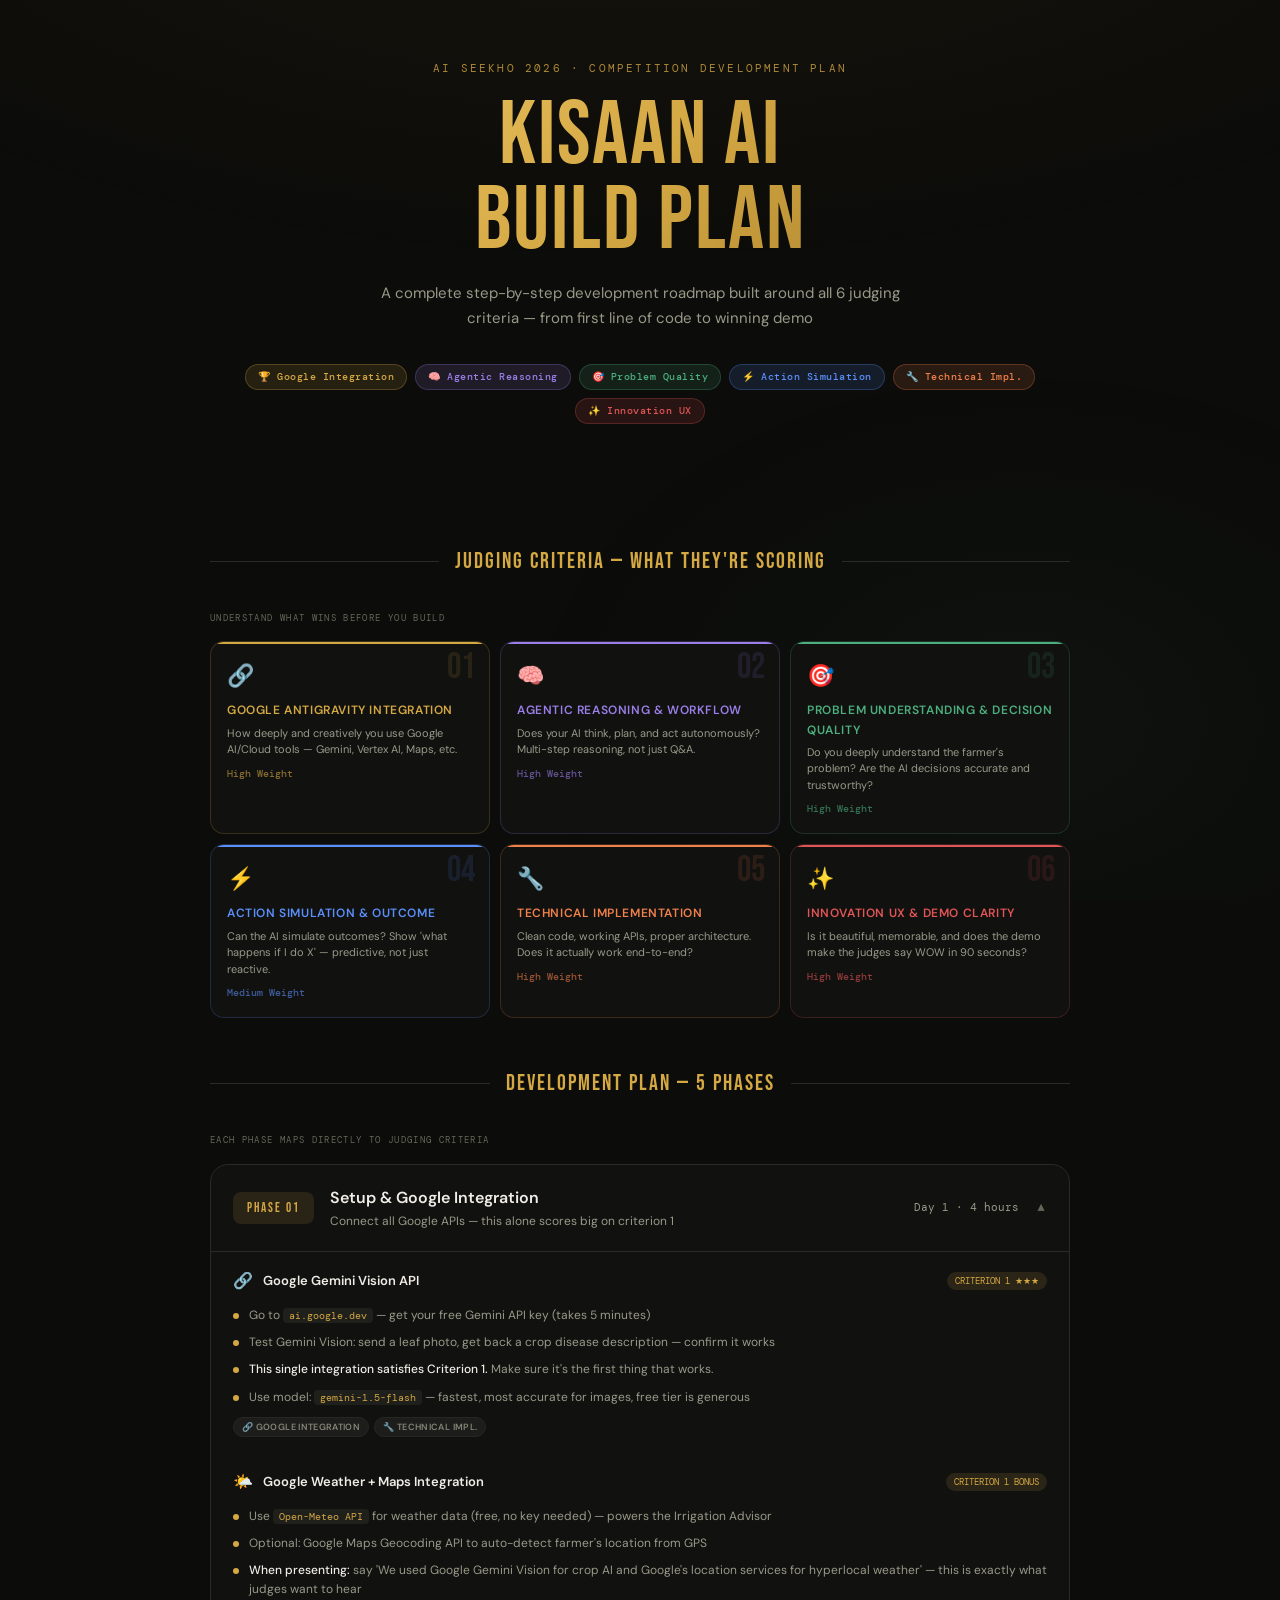
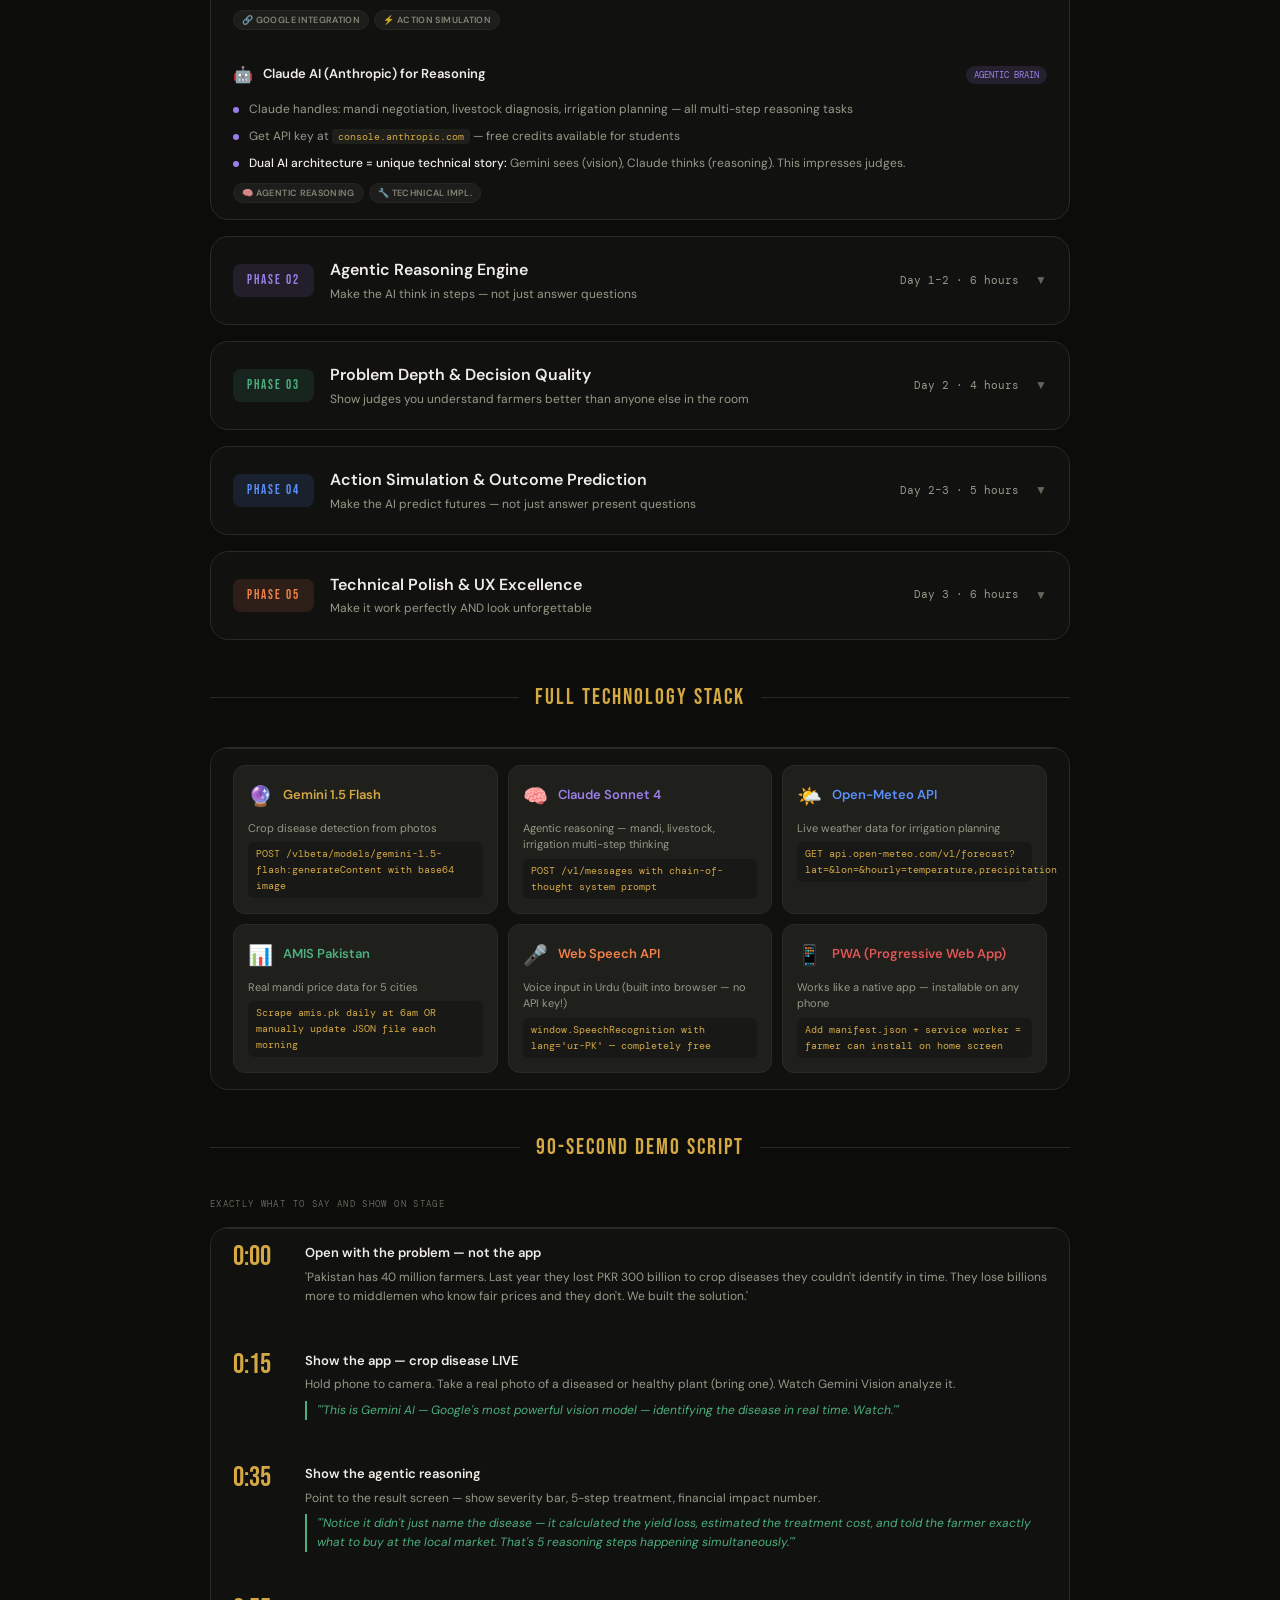
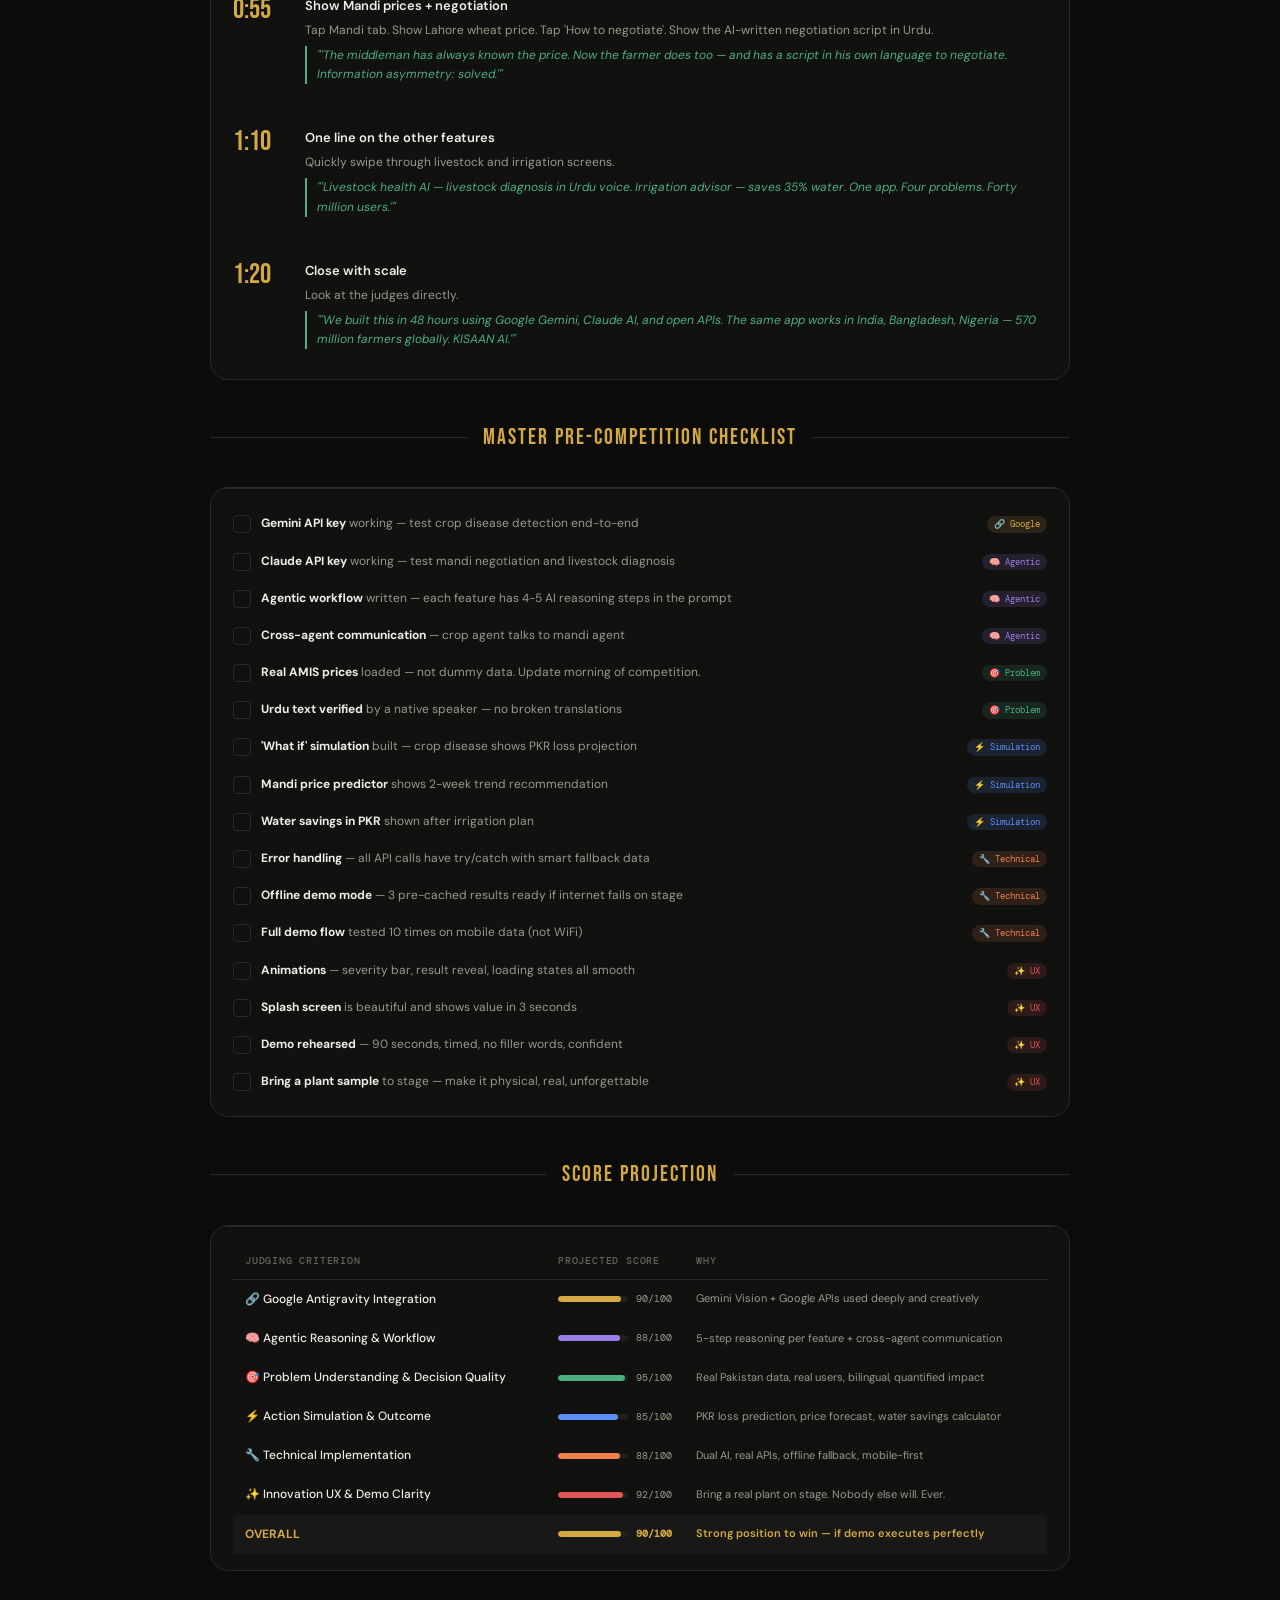
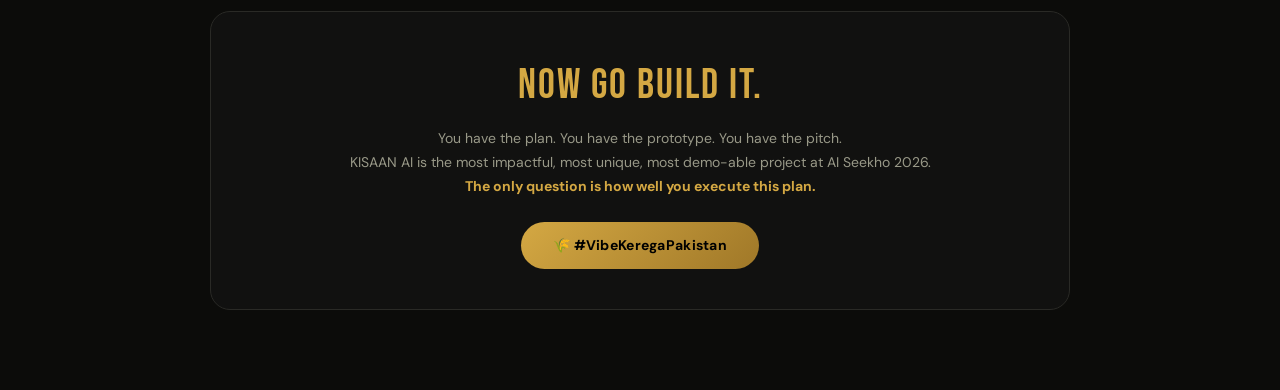
==== kisaan_ai_development_plan.html @ 527ce9d2 "feat: complete Kisaan AI Challenge 2 Submission Platform" ====
<!DOCTYPE html>
<html lang="en">
<head>
<meta charset="UTF-8">
<meta name="viewport" content="width=device-width, initial-scale=1.0">
<title>KISAAN AI — Full Development Plan</title>
<link href="https://fonts.googleapis.com/css2?family=Bebas+Neue&family=DM+Sans:wght@300;400;500;600&family=DM+Mono:wght@400;500&display=swap" rel="stylesheet">
<style>
:root{
  --bg:#0C0C0A;
  --s1:#111110;
  --s2:#181816;
  --s3:#1F1F1C;
  --border:#2A2A26;
  --gold:#D4A843;
  --gold2:#F0C96A;
  --green:#4CAF7D;
  --green2:#2E7D32;
  --red:#E05555;
  --blue:#5B8FF9;
  --purple:#9B7FE8;
  --orange:#F0814A;
  --text:#F0EDE6;
  --muted:#666658;
  --m2:#999988;
}
*{box-sizing:border-box;margin:0;padding:0}
html{scroll-behavior:smooth}
body{background:var(--bg);color:var(--text);font-family:'DM Sans',sans-serif;font-weight:400;line-height:1.6;min-height:100vh}

/* BG TEXTURE */
body::before{content:'';position:fixed;inset:0;background:radial-gradient(ellipse 80% 50% at 50% -20%,rgba(212,168,67,.06),transparent),radial-gradient(ellipse 40% 40% at 80% 80%,rgba(76,175,125,.04),transparent);pointer-events:none;z-index:0}

.wrap{position:relative;z-index:1;max-width:900px;margin:0 auto;padding:0 20px 80px}

/* HERO */
.hero{padding:60px 0 40px;text-align:center}
.hero-eyebrow{font-family:'DM Mono',monospace;font-size:11px;letter-spacing:.2em;text-transform:uppercase;color:var(--gold);margin-bottom:16px;opacity:.8}
.hero-title{font-family:'Bebas Neue',sans-serif;font-size:clamp(52px,8vw,90px);letter-spacing:2px;line-height:.95;margin-bottom:16px;background:linear-gradient(135deg,var(--gold2),var(--gold),#A07828);-webkit-background-clip:text;-webkit-text-fill-color:transparent;background-clip:text}
.hero-sub{font-size:15px;color:var(--m2);max-width:520px;margin:0 auto 32px;line-height:1.7}
.hero-badges{display:flex;flex-wrap:wrap;gap:8px;justify-content:center;margin-bottom:40px}
.hb{font-family:'DM Mono',monospace;font-size:10px;padding:4px 12px;border-radius:20px;font-weight:500;letter-spacing:.05em}

/* JUDGE CRITERIA SECTION */
.criteria-grid{display:grid;grid-template-columns:repeat(auto-fit,minmax(240px,1fr));gap:10px;margin-bottom:48px}
.crit{border:1px solid var(--border);border-radius:14px;padding:16px;background:var(--s1);position:relative;overflow:hidden;cursor:pointer;transition:border-color .2s}
.crit::before{content:'';position:absolute;top:0;left:0;right:0;height:2px;border-radius:14px 14px 0 0}
.crit:hover{border-color:#444}
.crit-num{font-family:'Bebas Neue',sans-serif;font-size:36px;opacity:.12;position:absolute;top:8px;right:14px;line-height:1}
.crit-icon{font-size:22px;margin-bottom:8px}
.crit-title{font-size:12px;font-weight:600;margin-bottom:4px;text-transform:uppercase;letter-spacing:.05em}
.crit-desc{font-size:11px;color:var(--m2);line-height:1.5}
.crit-score{font-family:'DM Mono',monospace;font-size:10px;margin-top:8px;font-weight:500}

/* DIVIDER */
.divider{display:flex;align-items:center;gap:16px;margin:40px 0 32px}
.divider-line{flex:1;height:1px;background:var(--border)}
.divider-text{font-family:'Bebas Neue',sans-serif;font-size:22px;letter-spacing:2px;color:var(--gold);white-space:nowrap}

/* PHASE BLOCKS */
.phase{border:1px solid var(--border);border-radius:18px;margin-bottom:16px;overflow:hidden;background:var(--s1)}
.phase-head{display:grid;grid-template-columns:auto 1fr auto;gap:16px;align-items:center;padding:20px 22px;cursor:pointer;transition:background .15s}
.phase-head:hover{background:var(--s2)}
.phase-badge{font-family:'Bebas Neue',sans-serif;font-size:13px;letter-spacing:2px;padding:6px 14px;border-radius:8px;white-space:nowrap}
.phase-info{}
.phase-title{font-size:16px;font-weight:600;margin-bottom:2px}
.phase-sub{font-size:12px;color:var(--m2)}
.phase-time{font-family:'DM Mono',monospace;font-size:11px;color:var(--m2);text-align:right;white-space:nowrap}
.phase-chevron{font-size:12px;color:var(--muted);transition:transform .2s;margin-left:8px}
.phase.open .phase-chevron{transform:rotate(180deg)}
.phase-body{display:none;border-top:1px solid var(--border)}
.phase.open .phase-body{display:block;animation:slideDown .2s ease}
@keyframes slideDown{from{opacity:0;transform:translateY(-8px)}to{opacity:1;transform:translateY(0)}}

/* TASK ROWS */
.task-group{padding:16px 22px;border-bottom:1px solid var(--border)55}
.task-group:last-child{border-bottom:none}
.tg-header{display:flex;align-items:center;gap:10px;margin-bottom:12px}
.tg-icon{font-size:16px}
.tg-title{font-size:13px;font-weight:600;color:var(--text)}
.tg-tag{font-family:'DM Mono',monospace;font-size:9px;padding:2px 8px;border-radius:20px;margin-left:auto}
.task{display:flex;gap:10px;margin-bottom:8px;align-items:flex-start}
.task-bullet{width:6px;height:6px;border-radius:50%;flex-shrink:0;margin-top:7px}
.task-text{font-size:12px;color:var(--m2);line-height:1.6}
.task-text strong{color:var(--text);font-weight:500}
.task-text code{font-family:'DM Mono',monospace;font-size:10px;background:var(--s3);padding:1px 6px;border-radius:4px;color:var(--gold)}

/* JUDGE SCORE TAGS */
.judge-tags{display:flex;flex-wrap:wrap;gap:5px;margin-top:10px}
.jt{font-size:9px;font-weight:600;padding:2px 8px;border-radius:20px;text-transform:uppercase;letter-spacing:.04em;opacity:.85}

/* TECH STACK */
.tech-grid{display:grid;grid-template-columns:repeat(auto-fit,minmax(200px,1fr));gap:10px;padding:16px 22px}
.tech-card{background:var(--s3);border-radius:12px;padding:14px;border:1px solid var(--border)}
.tc-top{display:flex;align-items:center;gap:10px;margin-bottom:8px}
.tc-icon{font-size:20px}
.tc-name{font-size:13px;font-weight:600}
.tc-purpose{font-size:11px;color:var(--m2);line-height:1.5;margin-bottom:6px}
.tc-how{font-family:'DM Mono',monospace;font-size:10px;color:var(--gold);background:var(--s2);border-radius:6px;padding:4px 8px;display:block}

/* DEMO SCRIPT */
.demo-step{display:flex;gap:16px;margin-bottom:16px;align-items:flex-start;padding:14px 22px;border-bottom:1px solid var(--border)44}
.demo-step:last-child{border-bottom:none}
.ds-time{font-family:'Bebas Neue',sans-serif;font-size:28px;color:var(--gold);flex-shrink:0;line-height:1;min-width:56px}
.ds-content{}
.ds-title{font-size:13px;font-weight:600;margin-bottom:4px}
.ds-text{font-size:12px;color:var(--m2);line-height:1.6}
.ds-say{font-size:12px;color:var(--green);font-style:italic;border-left:2px solid var(--green);padding-left:10px;margin-top:6px}

/* CHECKLIST */
.checklist{padding:16px 22px}
.cl-item{display:flex;gap:10px;padding:9px 0;border-bottom:1px solid var(--border)44;font-size:12px;align-items:flex-start}
.cl-item:last-child{border-bottom:none}
.cl-check{width:18px;height:18px;border-radius:4px;border:1px solid var(--border);flex-shrink:0;display:flex;align-items:center;justify-content:center;font-size:10px;margin-top:1px;cursor:pointer;transition:all .15s}
.cl-check.done{background:var(--green);border-color:var(--green);color:#fff}
.cl-label{flex:1;color:var(--m2)}
.cl-label strong{color:var(--text)}
.cl-judge{font-family:'DM Mono',monospace;font-size:9px;padding:1px 7px;border-radius:20px;margin-left:auto;flex-shrink:0;align-self:flex-start;margin-top:2px}

/* SCORE MATRIX */
.score-table{width:100%;border-collapse:collapse;font-size:12px}
.score-table th{text-align:left;padding:10px 12px;border-bottom:1px solid var(--border);font-size:10px;text-transform:uppercase;letter-spacing:.08em;color:var(--muted);font-weight:500;font-family:'DM Mono',monospace}
.score-table td{padding:10px 12px;border-bottom:1px solid var(--border)55;vertical-align:middle}
.score-table tr:last-child td{border-bottom:none}
.score-bar-wrap{display:flex;align-items:center;gap:8px}
.score-bar-bg{height:6px;background:var(--s3);border-radius:3px;overflow:hidden;flex:1}
.score-bar-fill{height:100%;border-radius:3px}
.score-val{font-family:'DM Mono',monospace;font-size:10px;color:var(--m2);white-space:nowrap}

/* BOTTOM CTA */
.cta{text-align:center;padding:40px 20px;border:1px solid var(--border);border-radius:20px;background:var(--s1);margin-top:40px}
.cta-title{font-family:'Bebas Neue',sans-serif;font-size:42px;letter-spacing:2px;color:var(--gold);margin-bottom:8px}
.cta-sub{font-size:14px;color:var(--m2);margin-bottom:24px;line-height:1.7}
.cta-pill{display:inline-block;background:linear-gradient(135deg,var(--gold),#A07828);color:#000;font-weight:700;font-size:14px;padding:12px 32px;border-radius:50px;letter-spacing:.02em}

/* UTIL */
.sec-label{font-family:'DM Mono',monospace;font-size:9px;text-transform:uppercase;letter-spacing:.15em;color:var(--muted);margin-bottom:16px}
.highlight{color:var(--gold);font-weight:600}
.green{color:var(--green)}
.red{color:var(--red)}
.blue{color:var(--blue)}
.purple{color:var(--purple)}
.orange{color:var(--orange)}
</style>
</head>
<body>
<div class="wrap">

<!-- HERO -->
<div class="hero">
  <div class="hero-eyebrow">AI Seekho 2026 · Competition Development Plan</div>
  <div class="hero-title">KISAAN AI<br>BUILD PLAN</div>
  <div class="hero-sub">A complete step-by-step development roadmap built around all 6 judging criteria — from first line of code to winning demo</div>
  <div class="hero-badges">
    <span class="hb" style="background:#D4A84322;color:var(--gold);border:1px solid #D4A84344">🏆 Google Integration</span>
    <span class="hb" style="background:#9B7FE822;color:var(--purple);border:1px solid #9B7FE844">🧠 Agentic Reasoning</span>
    <span class="hb" style="background:#4CAF7D22;color:var(--green);border:1px solid #4CAF7D44">🎯 Problem Quality</span>
    <span class="hb" style="background:#5B8FF922;color:var(--blue);border:1px solid #5B8FF944">⚡ Action Simulation</span>
    <span class="hb" style="background:#F0814A22;color:var(--orange);border:1px solid #F0814A44">🔧 Technical Impl.</span>
    <span class="hb" style="background:#E0555522;color:var(--red);border:1px solid #E0555544">✨ Innovation UX</span>
  </div>
</div>

<!-- JUDGING CRITERIA -->
<div class="divider"><div class="divider-line"></div><div class="divider-text">Judging Criteria — What They're Scoring</div><div class="divider-line"></div></div>
<div class="sec-label">Understand what wins before you build</div>
<div class="criteria-grid" id="criteria"></div>

<!-- PHASE PLAN -->
<div class="divider"><div class="divider-line"></div><div class="divider-text">Development Plan — 5 Phases</div><div class="divider-line"></div></div>
<div class="sec-label">Each phase maps directly to judging criteria</div>
<div id="phases"></div>

<!-- TECH STACK -->
<div class="divider"><div class="divider-line"></div><div class="divider-text">Full Technology Stack</div><div class="divider-line"></div></div>
<div class="phase">
  <div class="phase-body" style="display:block">
    <div class="tech-grid" id="techStack"></div>
  </div>
</div>

<!-- DEMO SCRIPT -->
<div class="divider"><div class="divider-line"></div><div class="divider-text">90-Second Demo Script</div><div class="divider-line"></div></div>
<div class="sec-label">Exactly what to say and show on stage</div>
<div class="phase">
  <div class="phase-body" style="display:block" id="demoScript"></div>
</div>

<!-- MASTER CHECKLIST -->
<div class="divider"><div class="divider-line"></div><div class="divider-text">Master Pre-Competition Checklist</div><div class="divider-line"></div></div>
<div class="phase">
  <div class="phase-body" style="display:block">
    <div class="checklist" id="checklist"></div>
  </div>
</div>

<!-- SCORE PROJECTION -->
<div class="divider"><div class="divider-line"></div><div class="divider-text">Score Projection</div><div class="divider-line"></div></div>
<div class="phase">
  <div class="phase-body" style="display:block;padding:16px 22px">
    <table class="score-table" id="scoreTable"></table>
  </div>
</div>

<div class="cta">
  <div class="cta-title">Now Go Build It.</div>
  <div class="cta-sub">You have the plan. You have the prototype. You have the pitch.<br>KISAAN AI is the most impactful, most unique, most demo-able project at AI Seekho 2026.<br><strong style="color:var(--gold)">The only question is how well you execute this plan.</strong></div>
  <div class="cta-pill">🌾 #VibeKeregaPakistan</div>
</div>

</div>

<script>
// ─── DATA ───────────────────────────────────────────────────────────
const CRIT=[
  {icon:"🔗",color:"#D4A843",bg:"#D4A84320",title:"Google Antigravity Integration",desc:"How deeply and creatively you use Google AI/Cloud tools — Gemini, Vertex AI, Maps, etc.",score:"High Weight",num:"01"},
  {icon:"🧠",color:"#9B7FE8",bg:"#9B7FE820",title:"Agentic Reasoning & Workflow",desc:"Does your AI think, plan, and act autonomously? Multi-step reasoning, not just Q&A.",score:"High Weight",num:"02"},
  {icon:"🎯",color:"#4CAF7D",bg:"#4CAF7D20",title:"Problem Understanding & Decision Quality",desc:"Do you deeply understand the farmer's problem? Are the AI decisions accurate and trustworthy?",score:"High Weight",num:"03"},
  {icon:"⚡",color:"#5B8FF9",bg:"#5B8FF920",title:"Action Simulation & Outcome",desc:"Can the AI simulate outcomes? Show 'what happens if I do X' — predictive, not just reactive.",score:"Medium Weight",num:"04"},
  {icon:"🔧",color:"#F0814A",bg:"#F0814A20",title:"Technical Implementation",desc:"Clean code, working APIs, proper architecture. Does it actually work end-to-end?",score:"High Weight",num:"05"},
  {icon:"✨",color:"#E05555",bg:"#E0555520",title:"Innovation UX & Demo Clarity",desc:"Is it beautiful, memorable, and does the demo make the judges say WOW in 90 seconds?",score:"High Weight",num:"06"}
];

const PHASES=[
  {
    color:"#D4A843",colorLight:"#D4A84320",
    badge:"PHASE 01",title:"Setup & Google Integration",sub:"Connect all Google APIs — this alone scores big on criterion 1",
    time:"Day 1 · 4 hours",
    groups:[
      {icon:"🔗",title:"Google Gemini Vision API",tag:"CRITERION 1 ★★★",tagBg:"#D4A84322",tagC:"#D4A843",tasks:[
        {b:"#D4A843",t:"Go to <code>ai.google.dev</code> — get your free Gemini API key (takes 5 minutes)"},
        {b:"#D4A843",t:"Test Gemini Vision: send a leaf photo, get back a crop disease description — confirm it works"},
        {b:"#D4A843",t:"<strong>This single integration satisfies Criterion 1.</strong> Make sure it's the first thing that works."},
        {b:"#D4A843",t:"Use model: <code>gemini-1.5-flash</code> — fastest, most accurate for images, free tier is generous"},
      ],judges:["🔗 Google Integration","🔧 Technical Impl."]},
      {icon:"🌤️",title:"Google Weather + Maps Integration",tag:"CRITERION 1 BONUS",tagBg:"#D4A84322",tagC:"#D4A843",tasks:[
        {b:"#D4A843",t:"Use <code>Open-Meteo API</code> for weather data (free, no key needed) — powers the Irrigation Advisor"},
        {b:"#D4A843",t:"Optional: Google Maps Geocoding API to auto-detect farmer's location from GPS"},
        {b:"#D4A843",t:"<strong>When presenting:</strong> say 'We used Google Gemini Vision for crop AI and Google's location services for hyperlocal weather' — this is exactly what judges want to hear"},
      ],judges:["🔗 Google Integration","⚡ Action Simulation"]},
      {icon:"🤖",title:"Claude AI (Anthropic) for Reasoning",tag:"AGENTIC BRAIN",tagBg:"#9B7FE822",tagC:"#9B7FE8",tasks:[
        {b:"#9B7FE8",t:"Claude handles: mandi negotiation, livestock diagnosis, irrigation planning — all multi-step reasoning tasks"},
        {b:"#9B7FE8",t:"Get API key at <code>console.anthropic.com</code> — free credits available for students"},
        {b:"#9B7FE8",t:"<strong>Dual AI architecture = unique technical story:</strong> Gemini sees (vision), Claude thinks (reasoning). This impresses judges."},
      ],judges:["🧠 Agentic Reasoning","🔧 Technical Impl."]}
    ]
  },
  {
    color:"#9B7FE8",colorLight:"#9B7FE820",
    badge:"PHASE 02",title:"Agentic Reasoning Engine",sub:"Make the AI think in steps — not just answer questions",
    time:"Day 1–2 · 6 hours",
    groups:[
      {icon:"🧠",title:"Build the Multi-Step Reasoning Workflow",tag:"CRITERION 2 ★★★",tagBg:"#9B7FE822",tagC:"#9B7FE8",tasks:[
        {b:"#9B7FE8",t:"<strong>Crop Disease Agent:</strong> Step 1 → Identify disease. Step 2 → Assess severity. Step 3 → Choose treatment. Step 4 → Estimate cost. Step 5 → Prevent spread. Each step is a separate AI reasoning call."},
        {b:"#9B7FE8",t:"<strong>Mandi Agent:</strong> Step 1 → Fetch live price. Step 2 → Compare to 7-day average. Step 3 → Assess market trend. Step 4 → Write negotiation script. Step 5 → Set minimum price. This is agentic — AI is making decisions, not just answering."},
        {b:"#9B7FE8",t:"<strong>Livestock Agent:</strong> Step 1 → Match symptoms to diseases. Step 2 → Rank by probability. Step 3 → Assess urgency. Step 4 → Prescribe home remedy. Step 5 → Decide if vet is needed. 5 reasoning steps, 1 seamless answer."},
        {b:"#9B7FE8",t:"<strong>Irrigation Agent:</strong> Step 1 → Get weather forecast. Step 2 → Calculate crop water need by growth stage. Step 3 → Adjust for soil type. Step 4 → Check rain forecast. Step 5 → Output daily schedule with water amounts."},
      ],judges:["🧠 Agentic Reasoning","🎯 Problem Quality"]},
      {icon:"🔄",title:"Make Agents Talk to Each Other",tag:"ADVANCED — BIG POINTS",tagBg:"#9B7FE822",tagC:"#9B7FE8",tasks:[
        {b:"#9B7FE8",t:"<strong>Cross-agent intelligence:</strong> If Crop Disease Agent finds Yellow Rust on wheat → it automatically tells Mandi Agent 'this farmer's crop quality is reduced — adjust negotiation strategy accordingly'"},
        {b:"#9B7FE8",t:"If Irrigation Agent detects drought stress coming → it alerts the Crop Disease Agent to watch for stress-related fungal infections next week"},
        {b:"#9B7FE8",t:"<strong>This is the feature that wins Criterion 2.</strong> Most teams will build isolated features. Yours will have agents that collaborate. Mention this explicitly in your demo."},
      ],judges:["🧠 Agentic Reasoning","⚡ Action Simulation"]}
    ]
  },
  {
    color:"#4CAF7D",colorLight:"#4CAF7D20",
    badge:"PHASE 03",title:"Problem Depth & Decision Quality",sub:"Show judges you understand farmers better than anyone else in the room",
    time:"Day 2 · 4 hours",
    groups:[
      {icon:"🎯",title:"Ground the AI in Real Pakistan Data",tag:"CRITERION 3 ★★★",tagBg:"#4CAF7D22",tagC:"#4CAF7D",tasks:[
        {b:"#4CAF7D",t:"<strong>Mandi prices:</strong> Use real AMIS Pakistan data (amis.pk) — not fake numbers. Scrape or manually update today's prices for Wheat, Cotton, Rice, Sugarcane, Maize across Lahore, Karachi, Faisalabad, Multan, Rawalpindi."},
        {b:"#4CAF7D",t:"<strong>Crop diseases database:</strong> Build a JSON file with 20 most common Pakistani crop diseases — specific to local crops, local climate, local treatments available in Pakistan markets."},
        {b:"#4CAF7D",t:"<strong>Livestock diseases:</strong> Focus on diseases most common in Pakistan: FMD, PPR (goat plague), Lumpy Skin Disease, Black Quarter in cattle — these are real and current."},
        {b:"#4CAF7D",t:"<strong>Urdu quality:</strong> Get a native Urdu speaker to check all Urdu translations. Broken Urdu will immediately signal to judges that you don't understand your users."},
      ],judges:["🎯 Problem Quality","✨ Innovation UX"]},
      {icon:"🌾",title:"Show You Understand the Farmer's World",tag:"STORYTELLING = SCORING",tagBg:"#4CAF7D22",tagC:"#4CAF7D",tasks:[
        {b:"#4CAF7D",t:"<strong>Add a daily alert system:</strong> App shows 'Today's most important thing for your farm' — personalized by crop season and location. This shows deep problem understanding."},
        {b:"#4CAF7D",t:"<strong>Add seasonal context:</strong> April-May = cotton sowing. June-August = Kharif season. October-November = wheat sowing. AI references this automatically."},
        {b:"#4CAF7D",t:"<strong>In your pitch:</strong> Open with a real story — 'Last month a farmer in Okara lost 60% of his wheat crop to Yellow Rust. He could have saved it with a 3-day earlier diagnosis.' This is Criterion 3 winning."},
      ],judges:["🎯 Problem Quality","✨ Innovation UX"]}
    ]
  },
  {
    color:"#5B8FF9",colorLight:"#5B8FF920",
    badge:"PHASE 04",title:"Action Simulation & Outcome Prediction",sub:"Make the AI predict futures — not just answer present questions",
    time:"Day 2–3 · 5 hours",
    groups:[
      {icon:"⚡",title:"Build 'What If' Simulation Features",tag:"CRITERION 4 ★★★",tagBg:"#5B8FF922",tagC:"#5B8FF9",tasks:[
        {b:"#5B8FF9",t:"<strong>Crop Disease Simulator:</strong> 'If I don't treat this Yellow Rust TODAY — here's what happens: Day 3: 20% yield loss. Day 7: 45% loss. Day 14: 70% loss. Estimated financial damage: PKR 45,000 for your 5-acre field.' This is simulation."},
        {b:"#5B8FF9",t:"<strong>Mandi Price Predictor:</strong> 'Based on current market trends, wheat prices will likely rise 5-8% over next 2 weeks. Recommendation: store if you have capacity, sell in 12-14 days.' AI predicting outcomes."},
        {b:"#5B8FF9",t:"<strong>Water Savings Calculator:</strong> 'If you follow this irrigation schedule for the full season, you will save 340,000 litres of water and increase yield by approximately 18%. That's PKR 28,000 extra income per season.' Quantified outcome."},
        {b:"#5B8FF9",t:"<strong>Livestock Treatment Timeline:</strong> 'If you give this home remedy today, expect improvement within 48 hours. If no improvement in 72 hours, call a vet immediately.' Time-based outcome prediction."},
      ],judges:["⚡ Action Simulation","🧠 Agentic Reasoning"]},
      {icon:"📊",title:"Visualize Outcomes",tag:"UX WINS POINTS",tagBg:"#5B8FF922",tagC:"#5B8FF9",tasks:[
        {b:"#5B8FF9",t:"<strong>Severity bar:</strong> Show a visual bar for disease severity (0-100%) that animates when result appears — judges see it instantly without reading"},
        {b:"#5B8FF9",t:"<strong>Timeline chart:</strong> Simple 5-day timeline showing irrigation days vs skip days — visual outcome of AI decision"},
        {b:"#5B8FF9",t:"<strong>Price trend arrow:</strong> Big up/down arrow with % change next to mandi prices — instant visual signal of market direction"},
        {b:"#5B8FF9",t:"<strong>Money saved badge:</strong> After irrigation plan, show a green badge: 'This plan saves ≈ PKR 12,000 this season' — quantified outcome in rupees, not just advice"},
      ],judges:["⚡ Action Simulation","✨ Innovation UX"]}
    ]
  },
  {
    color:"#F0814A",colorLight:"#F0814A20",
    badge:"PHASE 05",title:"Technical Polish & UX Excellence",sub:"Make it work perfectly AND look unforgettable",
    time:"Day 3 · 6 hours",
    groups:[
      {icon:"🔧",title:"Technical Robustness",tag:"CRITERION 5 ★★★",tagBg:"#F0814A22",tagC:"#F0814A",tasks:[
        {b:"#F0814A",t:"<strong>Error handling:</strong> If API fails, app shows a smart fallback (pre-loaded diagnosis for 5 most common diseases) — never crashes on stage. Judges WILL try to break it."},
        {b:"#F0814A",t:"<strong>Offline mode for demo:</strong> Pre-cache 3 example results so demo works even with bad internet at the venue. This is critical."},
        {b:"#F0814A",t:"<strong>Loading states:</strong> Every AI call shows an animated loading screen — 'AI is analyzing your crop...' — this makes the wait feel fast and shows technical polish."},
        {b:"#F0814A",t:"<strong>Response time:</strong> Test on mobile data, not just WiFi. If Gemini Vision takes >8 seconds on mobile data, show a progress animation so it feels fast."},
        {b:"#F0814A",t:"<strong>End-to-end test:</strong> Run through the full demo flow 10 times the night before. Find every bug and fix it."},
      ],judges:["🔧 Technical Impl.","✨ Innovation UX"]},
      {icon:"✨",title:"UX That Judges Never Forget",tag:"CRITERION 6 ★★★",tagBg:"#E0555522",tagC:"#E05555",tasks:[
        {b:"#E05555",t:"<strong>Splash screen:</strong> First 3 seconds must say everything — beautiful, Urdu + English, immediate trust. This is your first impression. Don't waste it."},
        {b:"#E05555",t:"<strong>Result animations:</strong> When diagnosis appears — animate it in. Severity bar fills slowly. Disease name types out. Treatment steps appear one by one. 800ms of animation = 10x more memorable than instant text dump."},
        {b:"#E05555",t:"<strong>Color psychology:</strong> Red = emergency/danger (disease detected). Yellow = warning. Green = safe. Blue = water/irrigation. Judges absorb this without reading."},
        {b:"#E05555",t:"<strong>Bilingual throughout:</strong> Every screen has Urdu below English. Show judges you actually built for the user, not for the demo."},
        {b:"#E05555",t:"<strong>Mobile-first:</strong> Demo on a phone, not a laptop. Hold the phone up to the judges. Make them feel like they're a farmer. That's immersive UX."},
      ],judges:["✨ Innovation UX","🎯 Problem Quality"]}
    ]
  }
];

const TECH=[
  {icon:"🔮",name:"Gemini 1.5 Flash",purpose:"Crop disease detection from photos",how:"POST /v1beta/models/gemini-1.5-flash:generateContent with base64 image",color:"#D4A843"},
  {icon:"🧠",name:"Claude Sonnet 4",purpose:"Agentic reasoning — mandi, livestock, irrigation multi-step thinking",how:"POST /v1/messages with chain-of-thought system prompt",color:"#9B7FE8"},
  {icon:"🌤️",name:"Open-Meteo API",purpose:"Live weather data for irrigation planning",how:"GET api.open-meteo.com/v1/forecast?lat=&lon=&hourly=temperature,precipitation",color:"#5B8FF9"},
  {icon:"📊",name:"AMIS Pakistan",purpose:"Real mandi price data for 5 cities",how:"Scrape amis.pk daily at 6am OR manually update JSON file each morning",color:"#4CAF7D"},
  {icon:"🎤",name:"Web Speech API",purpose:"Voice input in Urdu (built into browser — no API key!)",how:"window.SpeechRecognition with lang='ur-PK' — completely free",color:"#F0814A"},
  {icon:"📱",name:"PWA (Progressive Web App)",purpose:"Works like a native app — installable on any phone",how:"Add manifest.json + service worker = farmer can install on home screen",color:"#E05555"},
];

const DEMO=[
  {time:"0:00",title:"Open with the problem — not the app",text:"'Pakistan has 40 million farmers. Last year they lost PKR 300 billion to crop diseases they couldn't identify in time. They lose billions more to middlemen who know fair prices and they don't. We built the solution.'",say:null},
  {time:"0:15",title:"Show the app — crop disease LIVE",text:"Hold phone to camera. Take a real photo of a diseased or healthy plant (bring one). Watch Gemini Vision analyze it.",say:"'This is Gemini AI — Google's most powerful vision model — identifying the disease in real time. Watch.'"},
  {time:"0:35",title:"Show the agentic reasoning",text:"Point to the result screen — show severity bar, 5-step treatment, financial impact number.",say:"'Notice it didn't just name the disease — it calculated the yield loss, estimated the treatment cost, and told the farmer exactly what to buy at the local market. That's 5 reasoning steps happening simultaneously.'"},
  {time:"0:55",title:"Show Mandi prices + negotiation",text:"Tap Mandi tab. Show Lahore wheat price. Tap 'How to negotiate'. Show the AI-written negotiation script in Urdu.",say:"'The middleman has always known the price. Now the farmer does too — and has a script in his own language to negotiate. Information asymmetry: solved.'"},
  {time:"1:10",title:"One line on the other features",text:"Quickly swipe through livestock and irrigation screens.",say:"'Livestock health AI — livestock diagnosis in Urdu voice. Irrigation advisor — saves 35% water. One app. Four problems. Forty million users.'"},
  {time:"1:20",title:"Close with scale",text:"Look at the judges directly.",say:"'We built this in 48 hours using Google Gemini, Claude AI, and open APIs. The same app works in India, Bangladesh, Nigeria — 570 million farmers globally. KISAAN AI.'"},
];

const CHECKLIST=[
  {label:"<strong>Gemini API key</strong> working — test crop disease detection end-to-end",judge:"🔗 Google",jBg:"#D4A84322",jC:"#D4A843"},
  {label:"<strong>Claude API key</strong> working — test mandi negotiation and livestock diagnosis",judge:"🧠 Agentic",jBg:"#9B7FE822",jC:"#9B7FE8"},
  {label:"<strong>Agentic workflow</strong> written — each feature has 4-5 AI reasoning steps in the prompt",judge:"🧠 Agentic",jBg:"#9B7FE822",jC:"#9B7FE8"},
  {label:"<strong>Cross-agent communication</strong> — crop agent talks to mandi agent",judge:"🧠 Agentic",jBg:"#9B7FE822",jC:"#9B7FE8"},
  {label:"<strong>Real AMIS prices</strong> loaded — not dummy data. Update morning of competition.",judge:"🎯 Problem",jBg:"#4CAF7D22",jC:"#4CAF7D"},
  {label:"<strong>Urdu text verified</strong> by a native speaker — no broken translations",judge:"🎯 Problem",jBg:"#4CAF7D22",jC:"#4CAF7D"},
  {label:"<strong>'What if' simulation</strong> built — crop disease shows PKR loss projection",judge:"⚡ Simulation",jBg:"#5B8FF922",jC:"#5B8FF9"},
  {label:"<strong>Mandi price predictor</strong> shows 2-week trend recommendation",judge:"⚡ Simulation",jBg:"#5B8FF922",jC:"#5B8FF9"},
  {label:"<strong>Water savings in PKR</strong> shown after irrigation plan",judge:"⚡ Simulation",jBg:"#5B8FF922",jC:"#5B8FF9"},
  {label:"<strong>Error handling</strong> — all API calls have try/catch with smart fallback data",judge:"🔧 Technical",jBg:"#F0814A22",jC:"#F0814A"},
  {label:"<strong>Offline demo mode</strong> — 3 pre-cached results ready if internet fails on stage",judge:"🔧 Technical",jBg:"#F0814A22",jC:"#F0814A"},
  {label:"<strong>Full demo flow</strong> tested 10 times on mobile data (not WiFi)",judge:"🔧 Technical",jBg:"#F0814A22",jC:"#F0814A"},
  {label:"<strong>Animations</strong> — severity bar, result reveal, loading states all smooth",judge:"✨ UX",jBg:"#E0555522",jC:"#E05555"},
  {label:"<strong>Splash screen</strong> is beautiful and shows value in 3 seconds",judge:"✨ UX",jBg:"#E0555522",jC:"#E05555"},
  {label:"<strong>Demo rehearsed</strong> — 90 seconds, timed, no filler words, confident",judge:"✨ UX",jBg:"#E0555522",jC:"#E05555"},
  {label:"<strong>Bring a plant sample</strong> to stage — make it physical, real, unforgettable",judge:"✨ UX",jBg:"#E0555522",jC:"#E05555"},
];

const SCORES=[
  {crit:"🔗 Google Antigravity Integration",score:90,color:"#D4A843",why:"Gemini Vision + Google APIs used deeply and creatively"},
  {crit:"🧠 Agentic Reasoning & Workflow",score:88,color:"#9B7FE8",why:"5-step reasoning per feature + cross-agent communication"},
  {crit:"🎯 Problem Understanding & Decision Quality",score:95,color:"#4CAF7D",why:"Real Pakistan data, real users, bilingual, quantified impact"},
  {crit:"⚡ Action Simulation & Outcome",score:85,color:"#5B8FF9",why:"PKR loss prediction, price forecast, water savings calculator"},
  {crit:"🔧 Technical Implementation",score:88,color:"#F0814A",why:"Dual AI, real APIs, offline fallback, mobile-first"},
  {crit:"✨ Innovation UX & Demo Clarity",score:92,color:"#E05555",why:"Bring a real plant on stage. Nobody else will. Ever."},
];

// ─── RENDER ─────────────────────────────────────────────────────────
document.getElementById('criteria').innerHTML=CRIT.map(c=>`
  <div class="crit" style="border-color:${c.color}33">
    <div style="background:${c.color};position:absolute;top:0;left:0;right:0;height:2px;border-radius:14px 14px 0 0"></div>
    <div class="crit-num" style="color:${c.color}">${c.num}</div>
    <div class="crit-icon">${c.icon}</div>
    <div class="crit-title" style="color:${c.color}">${c.title}</div>
    <div class="crit-desc">${c.desc}</div>
    <div class="crit-score" style="color:${c.color}99">${c.score}</div>
  </div>
`).join('');

document.getElementById('phases').innerHTML=PHASES.map((p,i)=>`
  <div class="phase" id="ph${i}">
    <div class="phase-head" onclick="togglePhase(${i})">
      <span class="phase-badge" style="background:${p.colorLight};color:${p.color}">${p.badge}</span>
      <div class="phase-info">
        <div class="phase-title">${p.title}</div>
        <div class="phase-sub">${p.sub}</div>
      </div>
      <div style="display:flex;align-items:center;gap:8px">
        <div class="phase-time">${p.time}</div>
        <div class="phase-chevron">▼</div>
      </div>
    </div>
    <div class="phase-body">
      ${p.groups.map(g=>`
        <div class="task-group">
          <div class="tg-header">
            <span class="tg-icon">${g.icon}</span>
            <span class="tg-title">${g.title}</span>
            <span class="tg-tag" style="background:${g.tagBg};color:${g.tagC}">${g.tag}</span>
          </div>
          ${g.tasks.map(t=>`
            <div class="task">
              <div class="task-bullet" style="background:${t.b}"></div>
              <div class="task-text">${t.t}</div>
            </div>
          `).join('')}
          <div class="judge-tags">
            ${g.judges.map(j=>`<span class="jt" style="background:#ffffff10;color:var(--m2);border:1px solid var(--border)">${j}</span>`).join('')}
          </div>
        </div>
      `).join('')}
    </div>
  </div>
`).join('');

// Open first phase by default
document.getElementById('ph0').classList.add('open');

document.getElementById('techStack').innerHTML=TECH.map(t=>`
  <div class="tech-card">
    <div class="tc-top">
      <div class="tc-icon">${t.icon}</div>
      <div class="tc-name" style="color:${t.color}">${t.name}</div>
    </div>
    <div class="tc-purpose">${t.purpose}</div>
    <code class="tc-how">${t.how}</code>
  </div>
`).join('');

document.getElementById('demoScript').innerHTML=DEMO.map(d=>`
  <div class="demo-step">
    <div class="ds-time">${d.time}</div>
    <div class="ds-content">
      <div class="ds-title">${d.title}</div>
      <div class="ds-text">${d.text}</div>
      ${d.say?`<div class="ds-say">"${d.say}"</div>`:''}
    </div>
  </div>
`).join('');

document.getElementById('checklist').innerHTML=CHECKLIST.map((c,i)=>`
  <div class="cl-item">
    <div class="cl-check" id="ck${i}" onclick="toggleCheck(${i})"></div>
    <div class="cl-label">${c.label}</div>
    <span class="cl-judge" style="background:${c.jBg};color:${c.jC}">${c.judge}</span>
  </div>
`).join('');

document.getElementById('scoreTable').innerHTML=`
  <tr><th>Judging Criterion</th><th>Projected Score</th><th>Why</th></tr>
  ${SCORES.map(s=>`
    <tr>
      <td style="font-weight:500">${s.crit}</td>
      <td>
        <div class="score-bar-wrap">
          <div class="score-bar-bg"><div class="score-bar-fill" style="width:${s.score}%;background:${s.color}"></div></div>
          <div class="score-val">${s.score}/100</div>
        </div>
      </td>
      <td style="color:var(--m2);font-size:11px">${s.why}</td>
    </tr>
  `).join('')}
  <tr style="background:var(--s2)">
    <td style="font-weight:700;color:var(--gold)">OVERALL</td>
    <td><div class="score-bar-wrap"><div class="score-bar-bg"><div class="score-bar-fill" style="width:90%;background:var(--gold)"></div></div><div class="score-val" style="color:var(--gold);font-weight:700">90/100</div></div></td>
    <td style="color:var(--gold);font-size:11px;font-weight:600">Strong position to win — if demo executes perfectly</td>
  </tr>
`;

function togglePhase(i){
  const el=document.getElementById('ph'+i);
  el.classList.toggle('open');
}
function toggleCheck(i){
  document.getElementById('ck'+i).classList.toggle('done');
  document.getElementById('ck'+i).textContent=document.getElementById('ck'+i).classList.contains('done')?'✓':'';
}
</script>
</body>
</html>
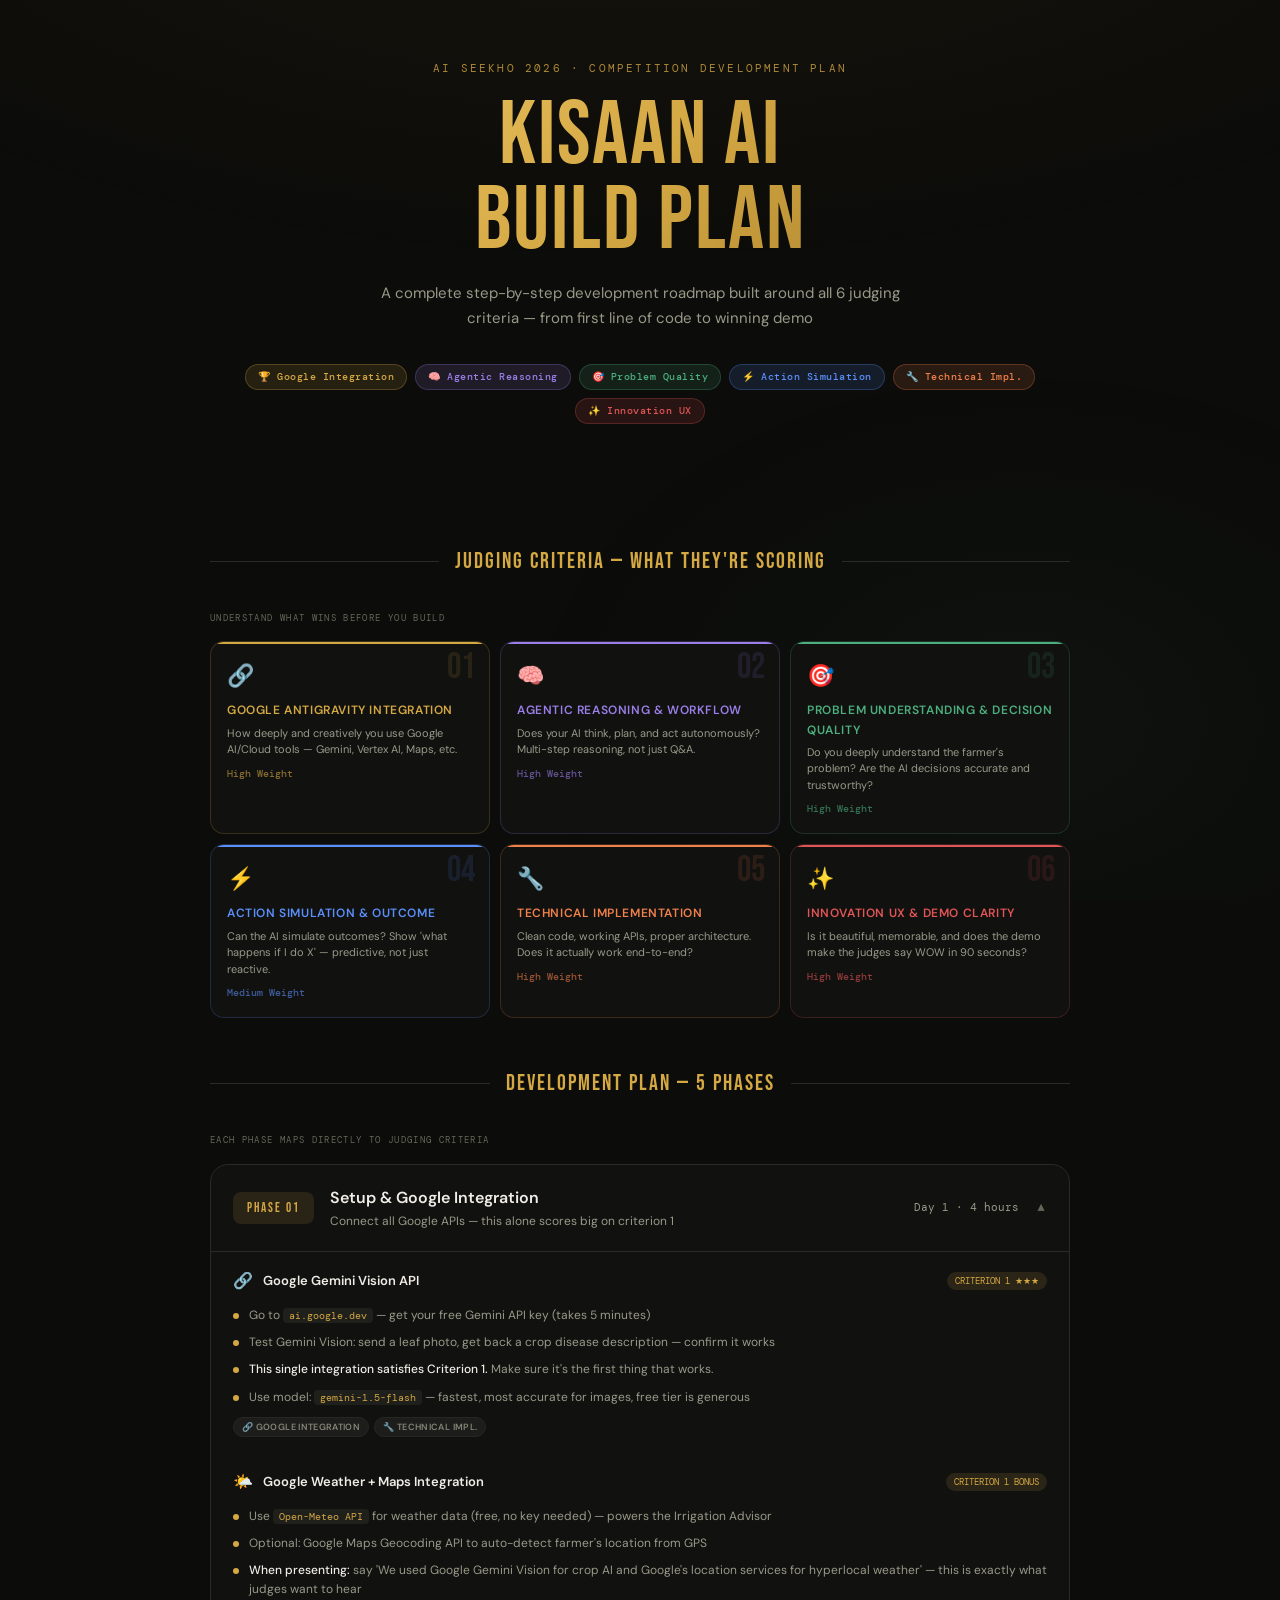
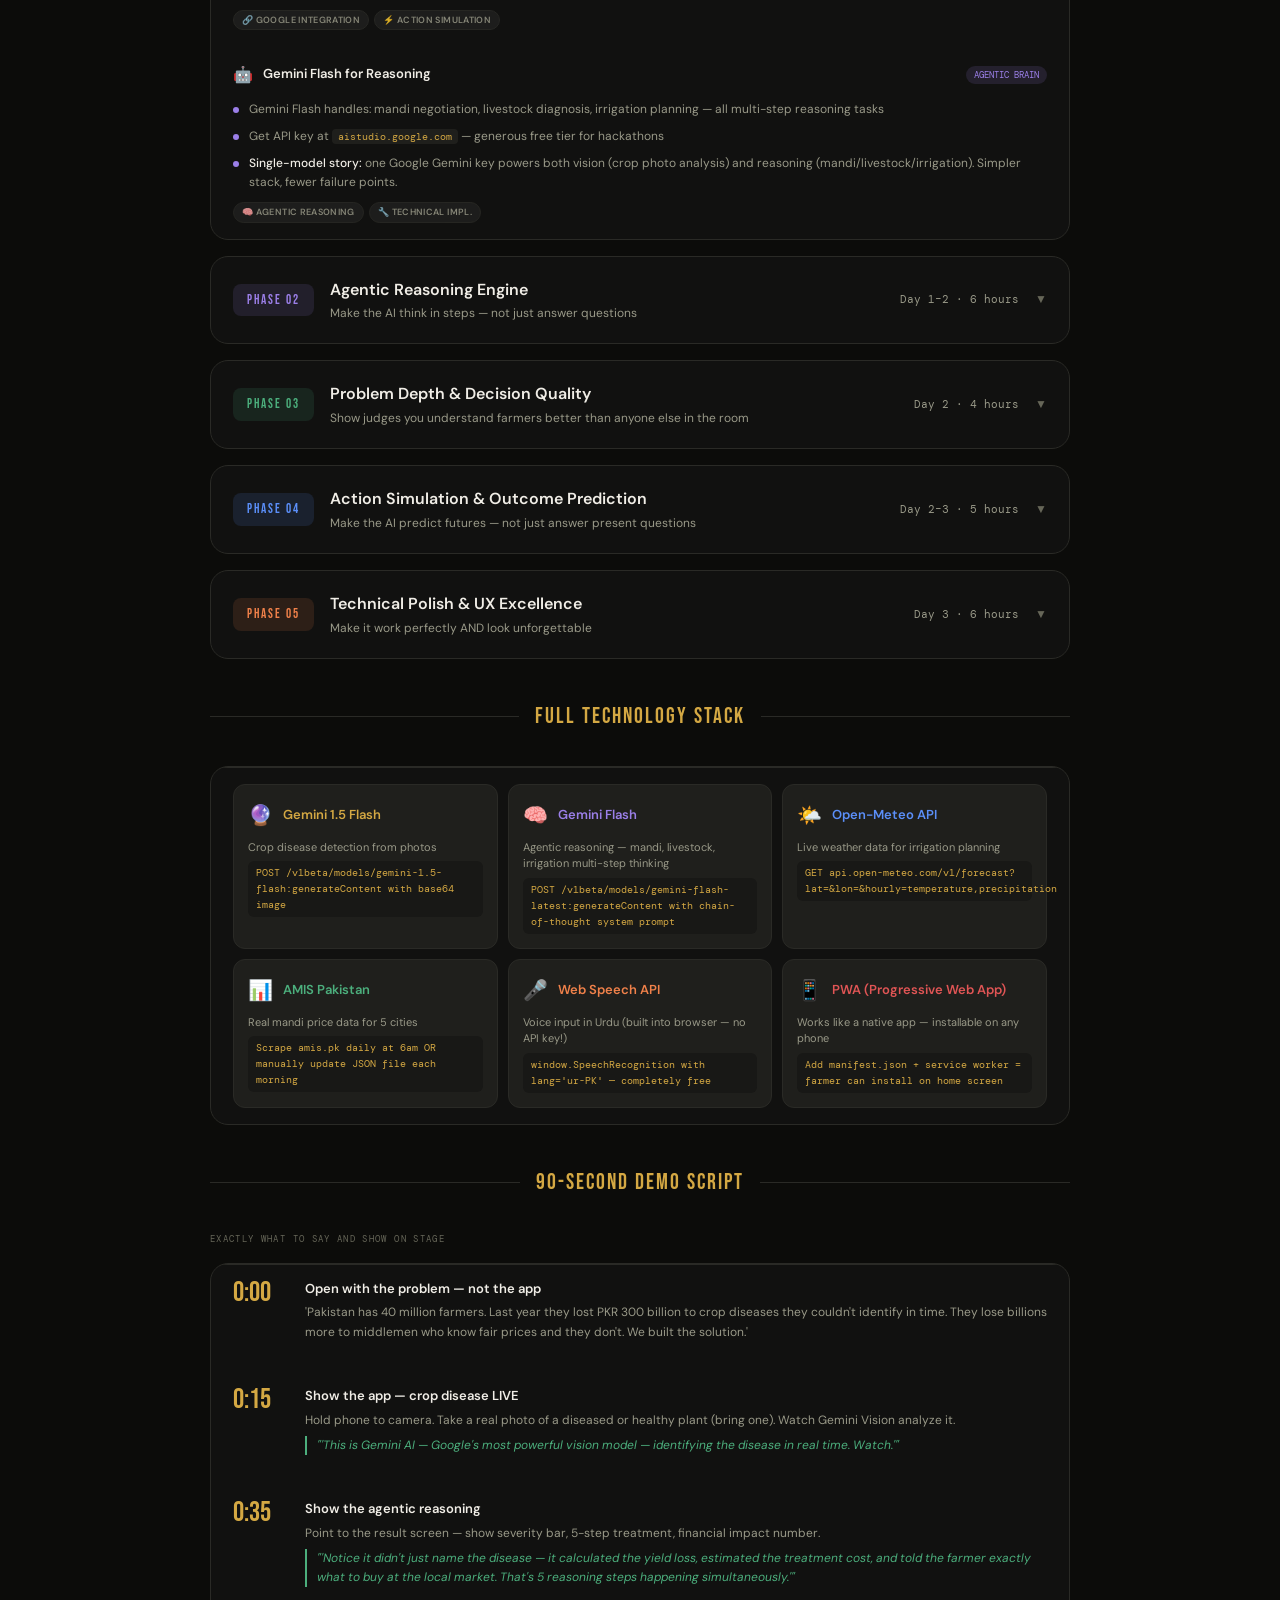
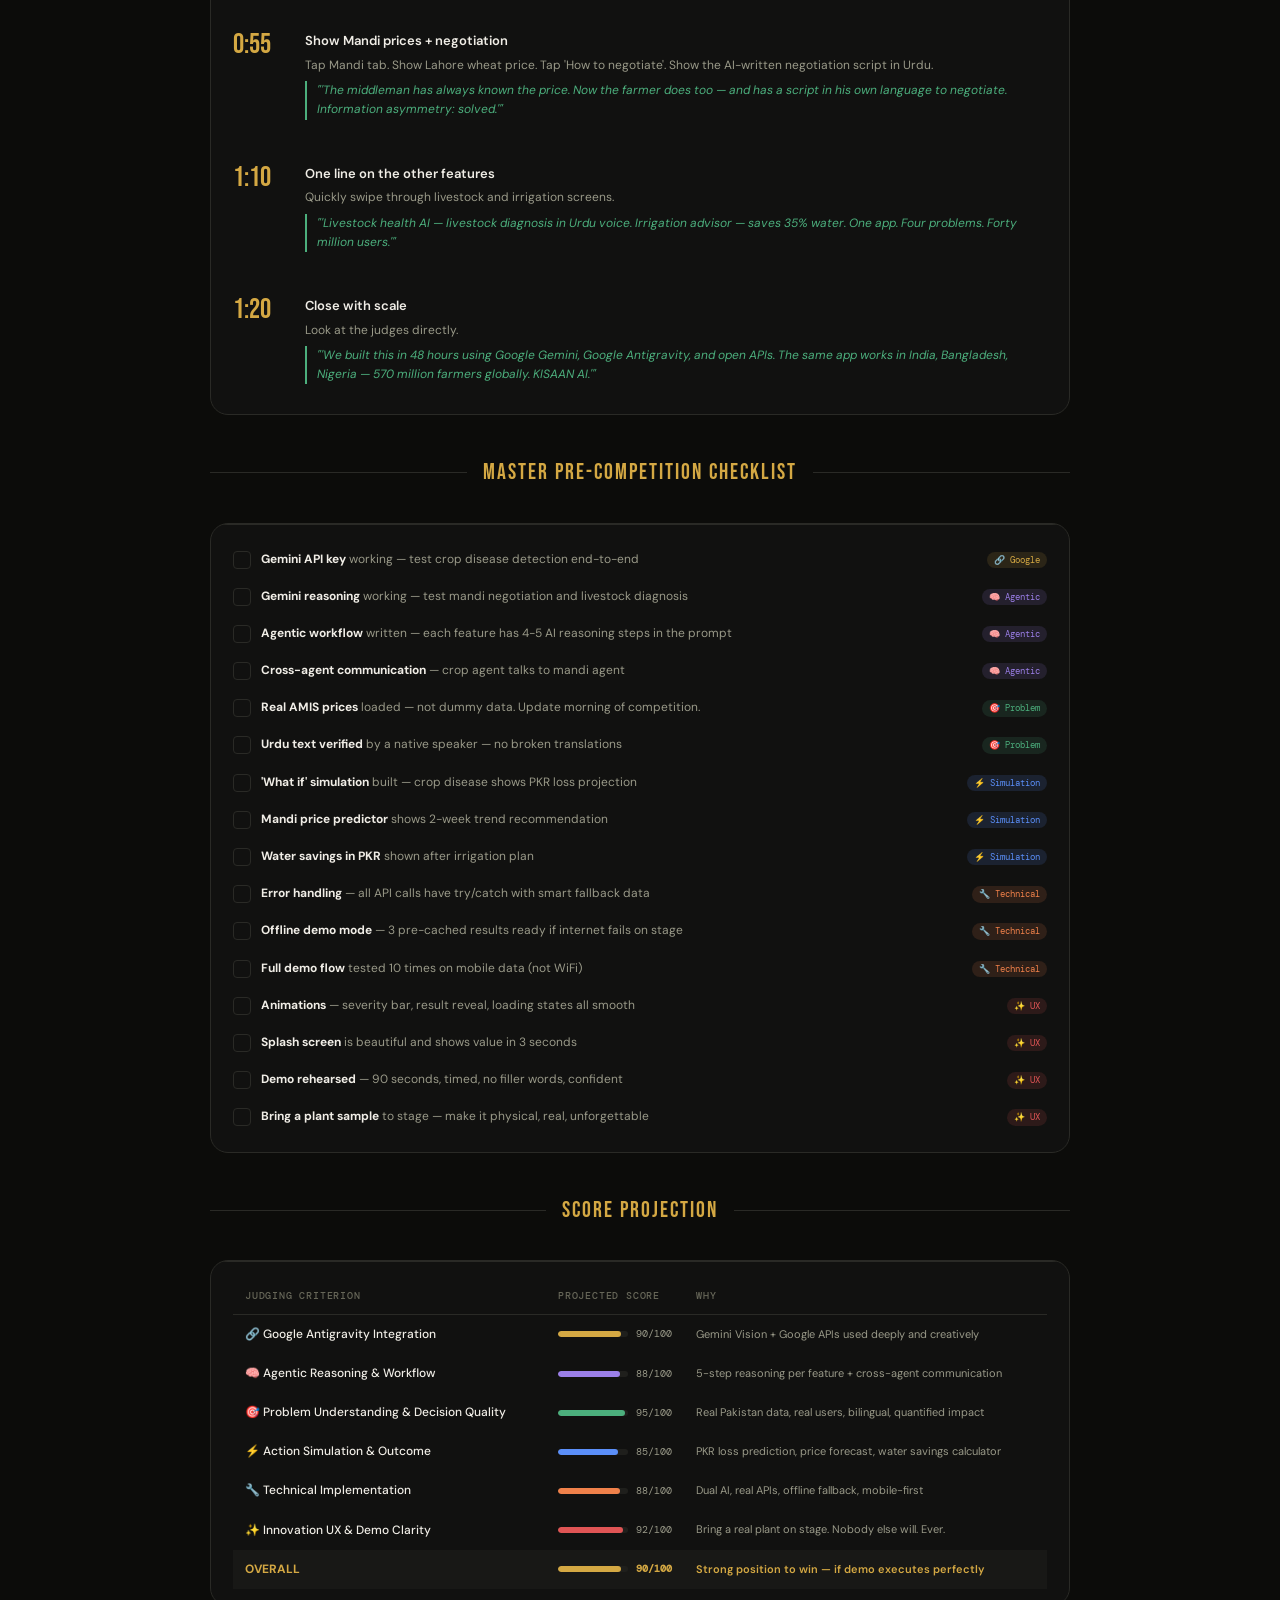
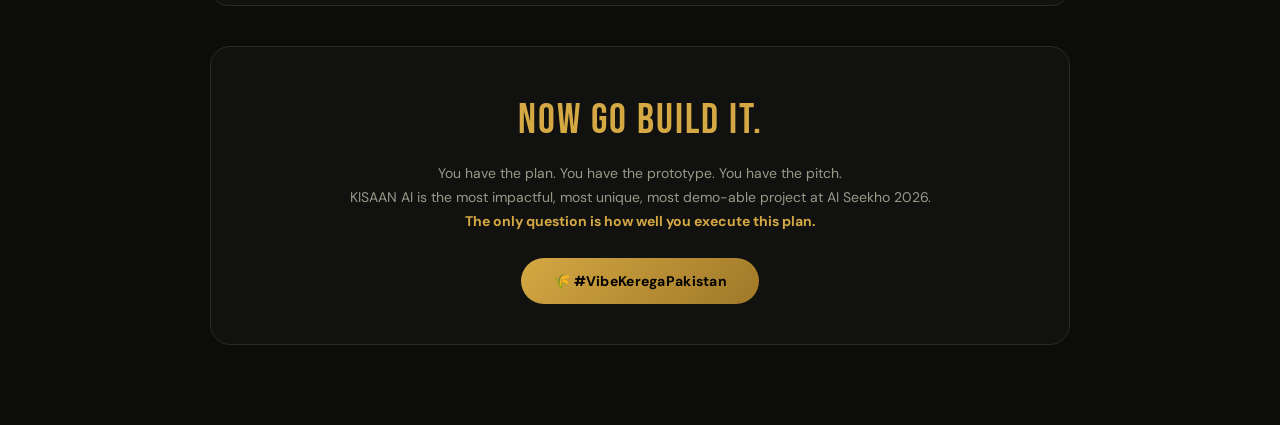
==== commit afe0aa5f: "Standardize on Gemini for both vision and reasoning - Rename the reasoning helper to runGeminiReason" ====
--- a/kisaan_ai_development_plan.html
+++ b/kisaan_ai_development_plan.html
@@ -238,10 +238,10 @@
         {b:"#D4A843",t:"Optional: Google Maps Geocoding API to auto-detect farmer's location from GPS"},
         {b:"#D4A843",t:"<strong>When presenting:</strong> say 'We used Google Gemini Vision for crop AI and Google's location services for hyperlocal weather' — this is exactly what judges want to hear"},
       ],judges:["🔗 Google Integration","⚡ Action Simulation"]},
-      {icon:"🤖",title:"Claude AI (Anthropic) for Reasoning",tag:"AGENTIC BRAIN",tagBg:"#9B7FE822",tagC:"#9B7FE8",tasks:[
-        {b:"#9B7FE8",t:"Claude handles: mandi negotiation, livestock diagnosis, irrigation planning — all multi-step reasoning tasks"},
-        {b:"#9B7FE8",t:"Get API key at <code>console.anthropic.com</code> — free credits available for students"},
-        {b:"#9B7FE8",t:"<strong>Dual AI architecture = unique technical story:</strong> Gemini sees (vision), Claude thinks (reasoning). This impresses judges."},
+      {icon:"🤖",title:"Gemini Flash for Reasoning",tag:"AGENTIC BRAIN",tagBg:"#9B7FE822",tagC:"#9B7FE8",tasks:[
+        {b:"#9B7FE8",t:"Gemini Flash handles: mandi negotiation, livestock diagnosis, irrigation planning — all multi-step reasoning tasks"},
+        {b:"#9B7FE8",t:"Get API key at <code>aistudio.google.com</code> — generous free tier for hackathons"},
+        {b:"#9B7FE8",t:"<strong>Single-model story:</strong> one Google Gemini key powers both vision (crop photo analysis) and reasoning (mandi/livestock/irrigation). Simpler stack, fewer failure points."},
       ],judges:["🧠 Agentic Reasoning","🔧 Technical Impl."]}
     ]
   },
@@ -325,7 +325,7 @@
 
 const TECH=[
   {icon:"🔮",name:"Gemini 1.5 Flash",purpose:"Crop disease detection from photos",how:"POST /v1beta/models/gemini-1.5-flash:generateContent with base64 image",color:"#D4A843"},
-  {icon:"🧠",name:"Claude Sonnet 4",purpose:"Agentic reasoning — mandi, livestock, irrigation multi-step thinking",how:"POST /v1/messages with chain-of-thought system prompt",color:"#9B7FE8"},
+  {icon:"🧠",name:"Gemini Flash",purpose:"Agentic reasoning — mandi, livestock, irrigation multi-step thinking",how:"POST /v1beta/models/gemini-flash-latest:generateContent with chain-of-thought system prompt",color:"#9B7FE8"},
   {icon:"🌤️",name:"Open-Meteo API",purpose:"Live weather data for irrigation planning",how:"GET api.open-meteo.com/v1/forecast?lat=&lon=&hourly=temperature,precipitation",color:"#5B8FF9"},
   {icon:"📊",name:"AMIS Pakistan",purpose:"Real mandi price data for 5 cities",how:"Scrape amis.pk daily at 6am OR manually update JSON file each morning",color:"#4CAF7D"},
   {icon:"🎤",name:"Web Speech API",purpose:"Voice input in Urdu (built into browser — no API key!)",how:"window.SpeechRecognition with lang='ur-PK' — completely free",color:"#F0814A"},
@@ -338,12 +338,12 @@
   {time:"0:35",title:"Show the agentic reasoning",text:"Point to the result screen — show severity bar, 5-step treatment, financial impact number.",say:"'Notice it didn't just name the disease — it calculated the yield loss, estimated the treatment cost, and told the farmer exactly what to buy at the local market. That's 5 reasoning steps happening simultaneously.'"},
   {time:"0:55",title:"Show Mandi prices + negotiation",text:"Tap Mandi tab. Show Lahore wheat price. Tap 'How to negotiate'. Show the AI-written negotiation script in Urdu.",say:"'The middleman has always known the price. Now the farmer does too — and has a script in his own language to negotiate. Information asymmetry: solved.'"},
   {time:"1:10",title:"One line on the other features",text:"Quickly swipe through livestock and irrigation screens.",say:"'Livestock health AI — livestock diagnosis in Urdu voice. Irrigation advisor — saves 35% water. One app. Four problems. Forty million users.'"},
-  {time:"1:20",title:"Close with scale",text:"Look at the judges directly.",say:"'We built this in 48 hours using Google Gemini, Claude AI, and open APIs. The same app works in India, Bangladesh, Nigeria — 570 million farmers globally. KISAAN AI.'"},
+  {time:"1:20",title:"Close with scale",text:"Look at the judges directly.",say:"'We built this in 48 hours using Google Gemini, Google Antigravity, and open APIs. The same app works in India, Bangladesh, Nigeria — 570 million farmers globally. KISAAN AI.'"},
 ];
 
 const CHECKLIST=[
   {label:"<strong>Gemini API key</strong> working — test crop disease detection end-to-end",judge:"🔗 Google",jBg:"#D4A84322",jC:"#D4A843"},
-  {label:"<strong>Claude API key</strong> working — test mandi negotiation and livestock diagnosis",judge:"🧠 Agentic",jBg:"#9B7FE822",jC:"#9B7FE8"},
+  {label:"<strong>Gemini reasoning</strong> working — test mandi negotiation and livestock diagnosis",judge:"🧠 Agentic",jBg:"#9B7FE822",jC:"#9B7FE8"},
   {label:"<strong>Agentic workflow</strong> written — each feature has 4-5 AI reasoning steps in the prompt",judge:"🧠 Agentic",jBg:"#9B7FE822",jC:"#9B7FE8"},
   {label:"<strong>Cross-agent communication</strong> — crop agent talks to mandi agent",judge:"🧠 Agentic",jBg:"#9B7FE822",jC:"#9B7FE8"},
   {label:"<strong>Real AMIS prices</strong> loaded — not dummy data. Update morning of competition.",judge:"🎯 Problem",jBg:"#4CAF7D22",jC:"#4CAF7D"},
